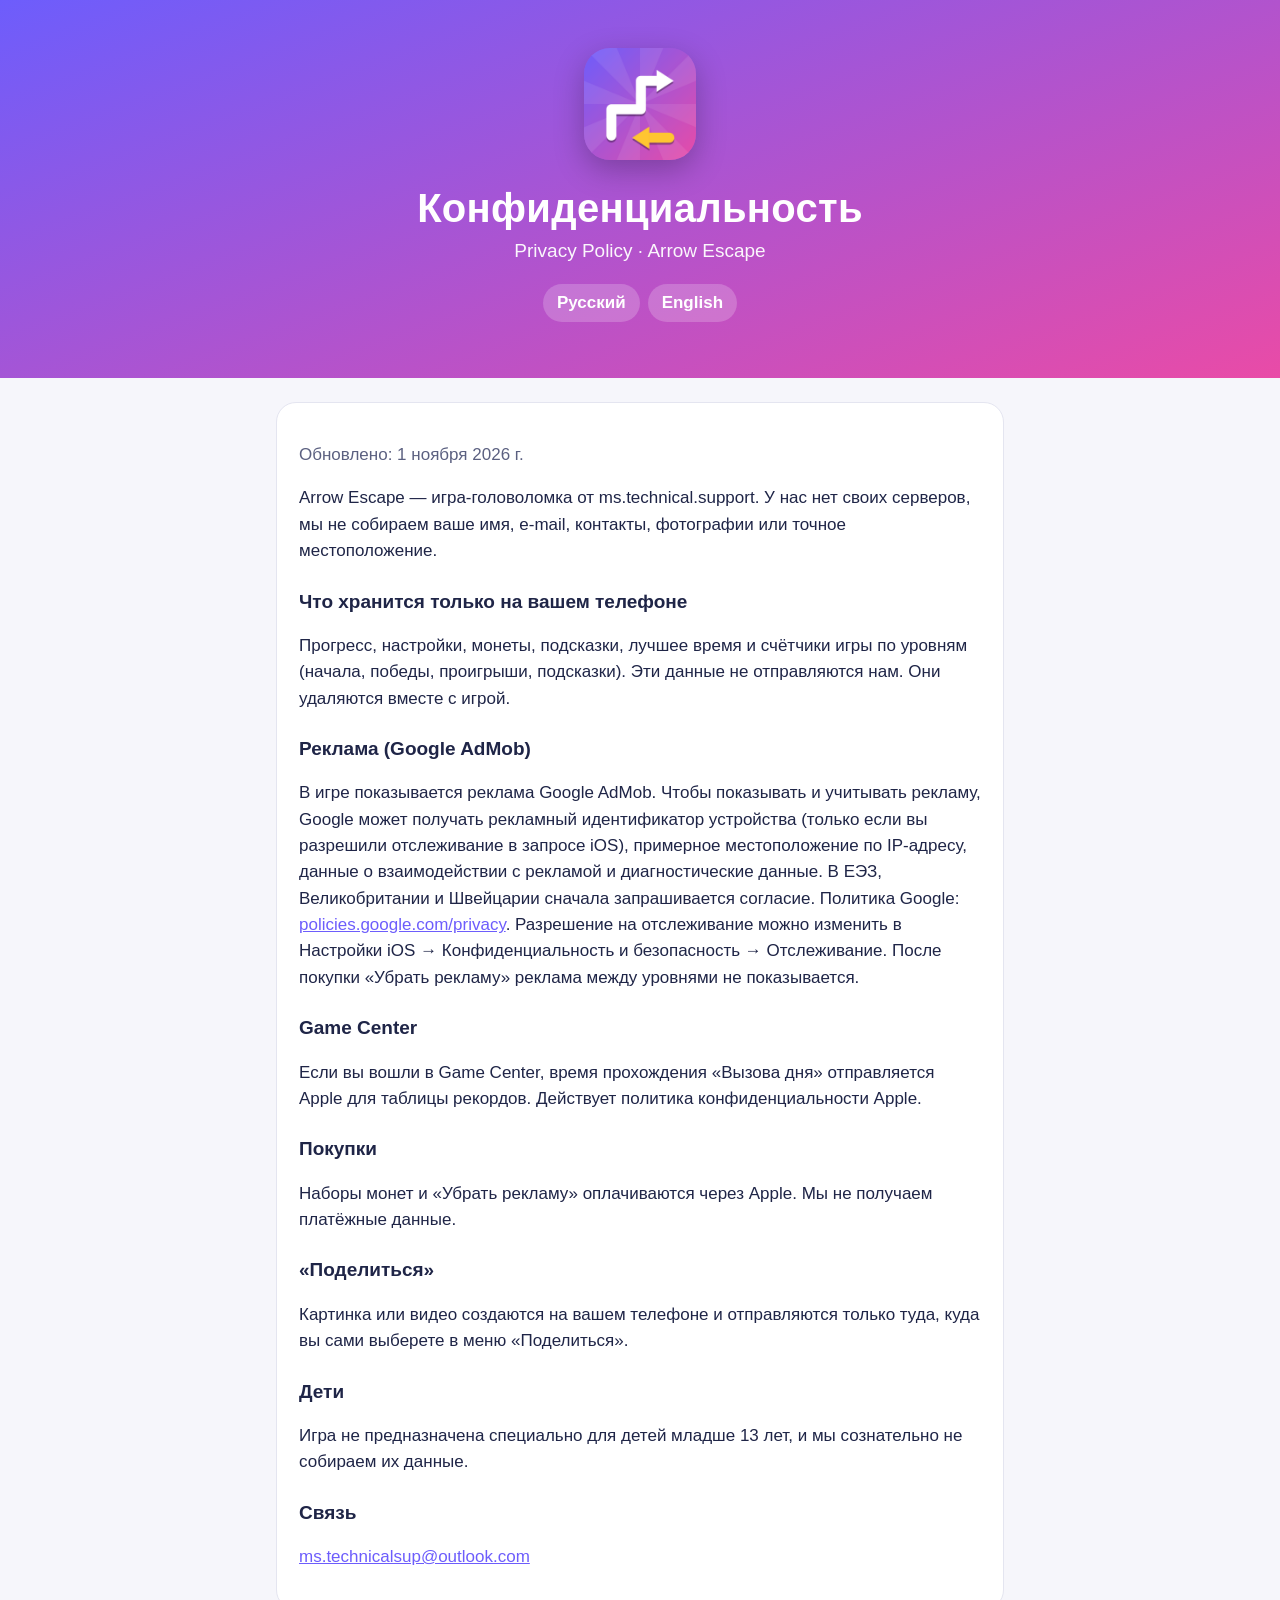
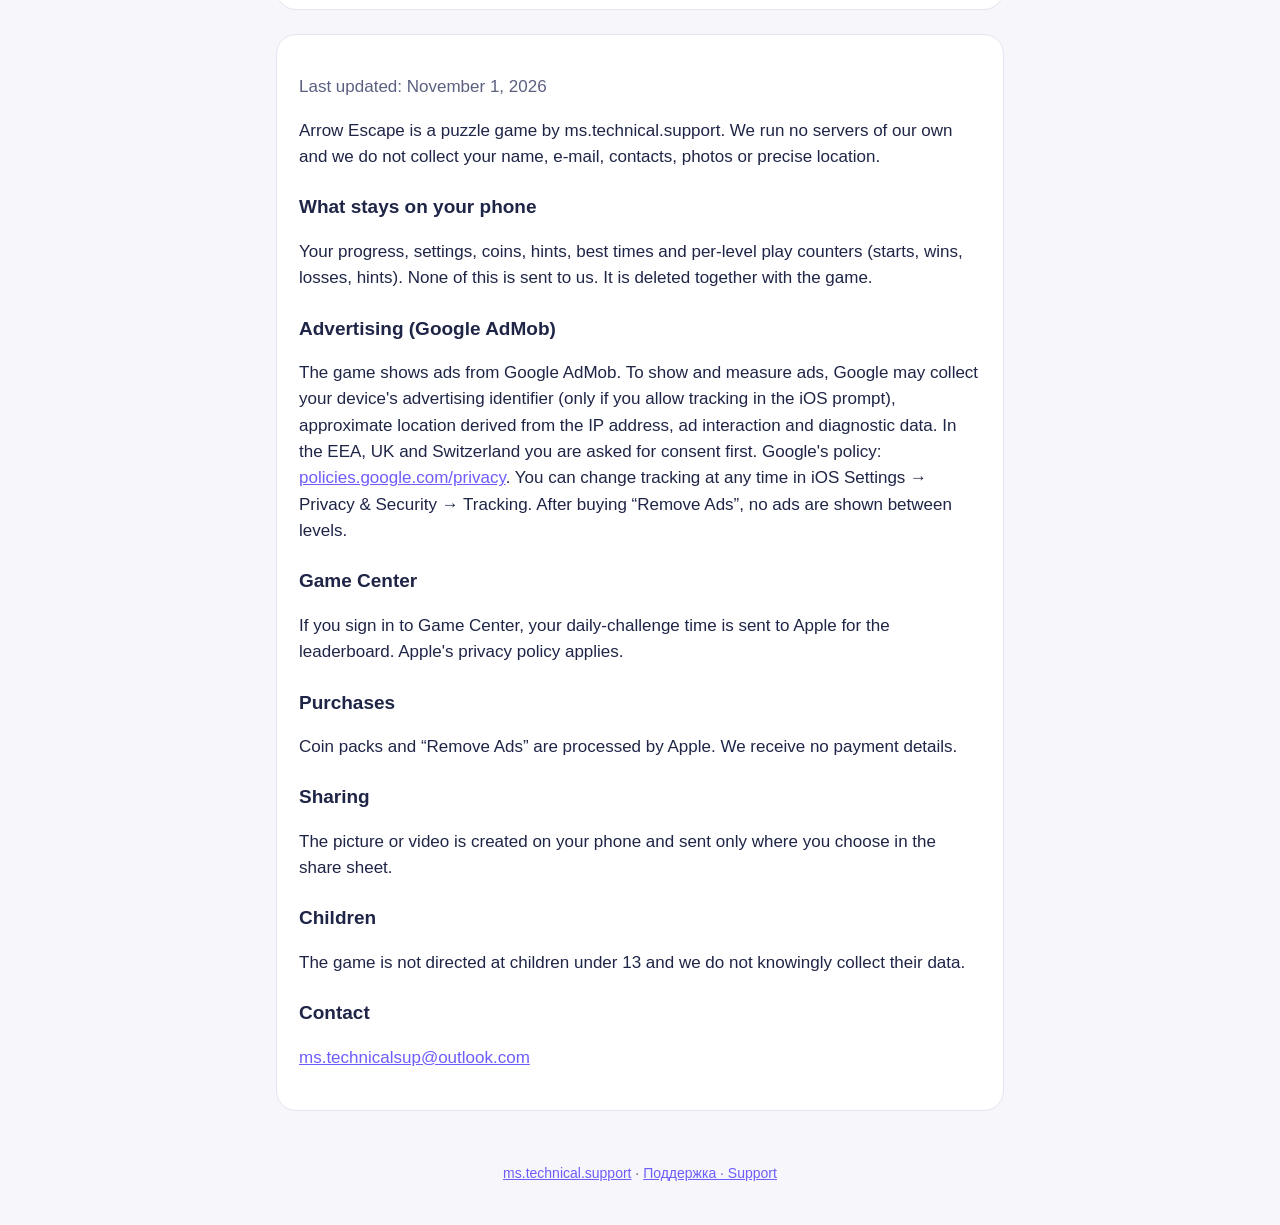
==== arrow-escape/privacy/index.html @ 04223e9e "Publish the developer site with Arrow Escape support and privacy pages Landing page, bilingual priva" ====
<!doctype html>
<html lang="ru">
<head>
<meta charset="utf-8">
<meta name="viewport" content="width=device-width, initial-scale=1">
<title>Arrow Escape — Политика конфиденциальности / Privacy Policy</title>
<link rel="icon" href="../../assets/arrow-escape-icon.png">
<link rel="stylesheet" href="../../assets/site.css">
</head>
<body>
<header class="hero">
  <img class="icon" src="../../assets/arrow-escape-icon.png" alt="Arrow Escape">
  <h1>Конфиденциальность</h1>
  <p>Privacy Policy · Arrow Escape</p>
  <div class="lang"><a href="#ru">Русский</a><a href="#en">English</a></div>
</header>
<main class="wrap">
<section class="card" id="ru">
  <p class="muted">Обновлено: 1 ноября 2026 г.</p>
  <p>Arrow Escape — игра-головоломка от ms.technical.support. У нас нет своих серверов,
  мы не собираем ваше имя, e-mail, контакты, фотографии или точное местоположение.</p>

  <h3>Что хранится только на вашем телефоне</h3>
  <p>Прогресс, настройки, монеты, подсказки, лучшее время и счётчики игры по уровням
  (начала, победы, проигрыши, подсказки). Эти данные не отправляются нам.
  Они удаляются вместе с игрой.</p>

  <h3>Реклама (Google AdMob)</h3>
  <p>В игре показывается реклама Google AdMob. Чтобы показывать и учитывать рекламу, Google
  может получать рекламный идентификатор устройства (только если вы разрешили отслеживание
  в запросе iOS), примерное местоположение по IP-адресу, данные о взаимодействии с рекламой
  и диагностические данные. В ЕЭЗ, Великобритании и Швейцарии сначала запрашивается согласие.
  Политика Google: <a href="https://policies.google.com/privacy">policies.google.com/privacy</a>.
  Разрешение на отслеживание можно изменить в Настройки iOS → Конфиденциальность и безопасность → Отслеживание.
  После покупки «Убрать рекламу» реклама между уровнями не показывается.</p>

  <h3>Game Center</h3>
  <p>Если вы вошли в Game Center, время прохождения «Вызова дня» отправляется Apple для
  таблицы рекордов. Действует политика конфиденциальности Apple.</p>

  <h3>Покупки</h3>
  <p>Наборы монет и «Убрать рекламу» оплачиваются через Apple. Мы не получаем платёжные данные.</p>

  <h3>«Поделиться»</h3>
  <p>Картинка или видео создаются на вашем телефоне и отправляются только туда, куда вы сами
  выберете в меню «Поделиться».</p>

  <h3>Дети</h3>
  <p>Игра не предназначена специально для детей младше 13 лет, и мы сознательно не собираем их данные.</p>

  <h3>Связь</h3>
  <p><a href="mailto:ms.technicalsup@outlook.com">ms.technicalsup@outlook.com</a></p>
</section>

<section class="card" id="en">
  <p class="muted">Last updated: November 1, 2026</p>
  <p>Arrow Escape is a puzzle game by ms.technical.support. We run no servers of our own and
  we do not collect your name, e-mail, contacts, photos or precise location.</p>

  <h3>What stays on your phone</h3>
  <p>Your progress, settings, coins, hints, best times and per-level play counters (starts,
  wins, losses, hints). None of this is sent to us. It is deleted together with the game.</p>

  <h3>Advertising (Google AdMob)</h3>
  <p>The game shows ads from Google AdMob. To show and measure ads, Google may collect your
  device's advertising identifier (only if you allow tracking in the iOS prompt), approximate
  location derived from the IP address, ad interaction and diagnostic data. In the EEA, UK and
  Switzerland you are asked for consent first. Google's policy:
  <a href="https://policies.google.com/privacy">policies.google.com/privacy</a>.
  You can change tracking at any time in iOS Settings → Privacy &amp; Security → Tracking.
  After buying “Remove Ads”, no ads are shown between levels.</p>

  <h3>Game Center</h3>
  <p>If you sign in to Game Center, your daily-challenge time is sent to Apple for the
  leaderboard. Apple's privacy policy applies.</p>

  <h3>Purchases</h3>
  <p>Coin packs and “Remove Ads” are processed by Apple. We receive no payment details.</p>

  <h3>Sharing</h3>
  <p>The picture or video is created on your phone and sent only where you choose in the share sheet.</p>

  <h3>Children</h3>
  <p>The game is not directed at children under 13 and we do not knowingly collect their data.</p>

  <h3>Contact</h3>
  <p><a href="mailto:ms.technicalsup@outlook.com">ms.technicalsup@outlook.com</a></p>
</section>
</main>
<footer><a href="../../">ms.technical.support</a> · <a href="../support/">Поддержка · Support</a></footer>
</body>
</html>
---- assets/site.css ----
:root {
  --ink: #1f2547;
  --text: #1f2547;
  --muted: #5b6080;
  --bg: #f6f6fb;
  --card: #ffffff;
  --line: #e4e5f0;
  --accent: #6d5dfc;
  --accent-2: #e94ba7;
  --gold: #ffc531;
}
@media (prefers-color-scheme: dark) {
  :root {
    --text: #eef0fb;
    --muted: #a6aac6;
    --bg: #12142a;
    --card: #1c1f3b;
    --line: #2c3055;
  }
}
* { box-sizing: border-box; }
html { -webkit-text-size-adjust: 100%; }
body {
  margin: 0;
  font: 17px/1.55 -apple-system, BlinkMacSystemFont, "Segoe UI", Roboto, Helvetica, Arial, sans-serif;
  color: var(--text);
  background: var(--bg);
}
a { color: var(--accent); }
.hero {
  background: linear-gradient(160deg, var(--accent), var(--accent-2));
  color: #fff;
  padding: 48px 16px 56px;
  text-align: center;
}
.hero a { color: #fff; }
.hero img.icon { width: 112px; height: 112px; border-radius: 26px; box-shadow: 0 10px 30px rgba(0,0,0,.25); }
.hero h1 { margin: 18px 0 6px; font-size: clamp(24px, 7.4vw, 40px); line-height: 1.1; letter-spacing: .3px; }
.hero p { margin: 0 auto; max-width: 560px; font-size: 19px; opacity: .95; }
.wrap { max-width: 760px; margin: 0 auto; padding: 0 16px; }
.card {
  background: var(--card);
  border: 1px solid var(--line);
  border-radius: 20px;
  padding: 22px 22px;
  margin: 24px 0;
}
.cta {
  display: inline-block;
  margin-top: 22px;
  padding: 14px 26px;
  border-radius: 16px;
  background: var(--ink);
  color: #fff !important;
  font-weight: 800;
  text-decoration: none;
}
.links { display: flex; flex-wrap: wrap; gap: 10px 18px; justify-content: center; margin-top: 18px; }
.shots { display: flex; gap: 14px; justify-content: center; flex-wrap: wrap; }
.shots img { width: min(220px, 44vw); height: auto; border-radius: 18px; border: 1px solid var(--line); }
.lang { display: flex; gap: 8px; justify-content: center; margin: 18px 0 0; }
.lang a { padding: 6px 14px; border-radius: 99px; background: rgba(255,255,255,.2); text-decoration: none; font-weight: 700; }
h2 { font-size: 26px; margin: 36px 0 8px; }
h3 { font-size: 19px; margin: 22px 0 4px; }
.muted { color: var(--muted); }
footer { text-align: center; color: var(--muted); font-size: 14px; padding: 28px 16px 40px; }
details { border-top: 1px solid var(--line); padding: 12px 0; }
details:first-of-type { border-top: 0; }
summary { font-weight: 700; cursor: pointer; }
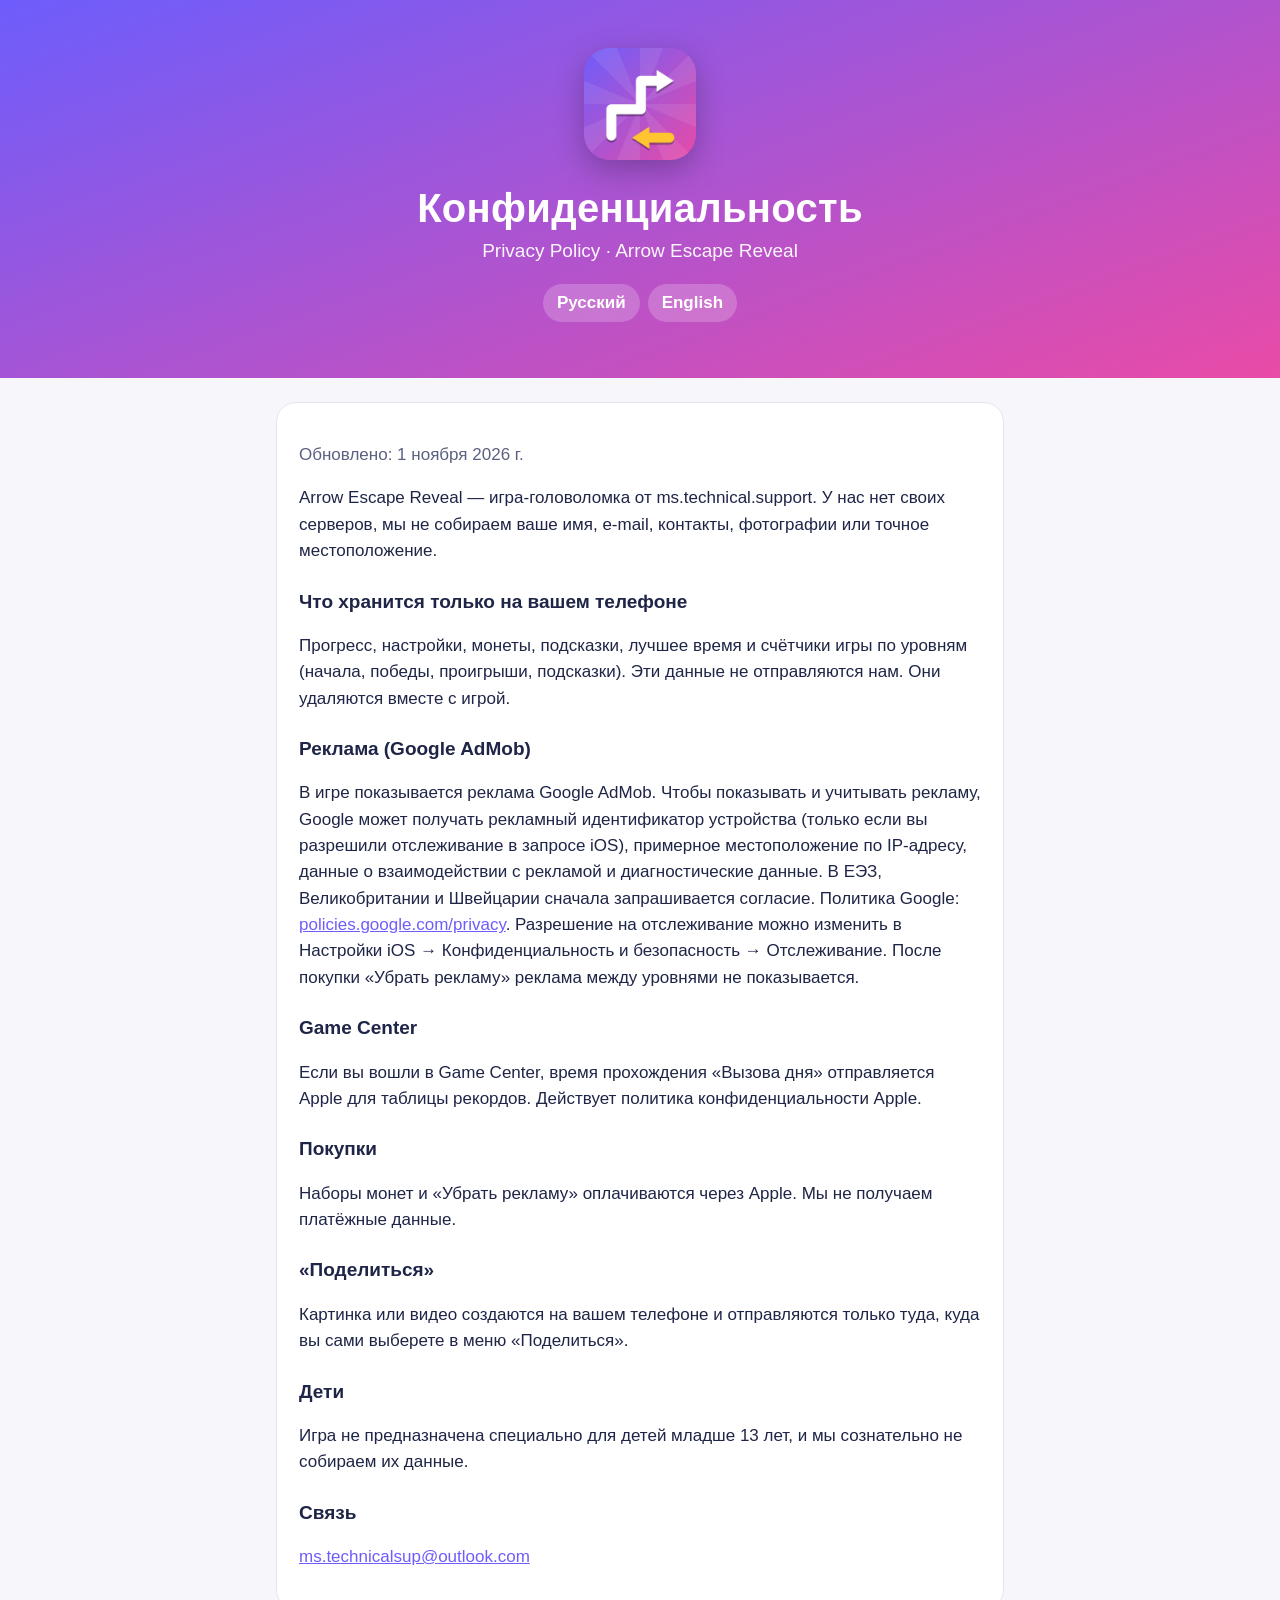
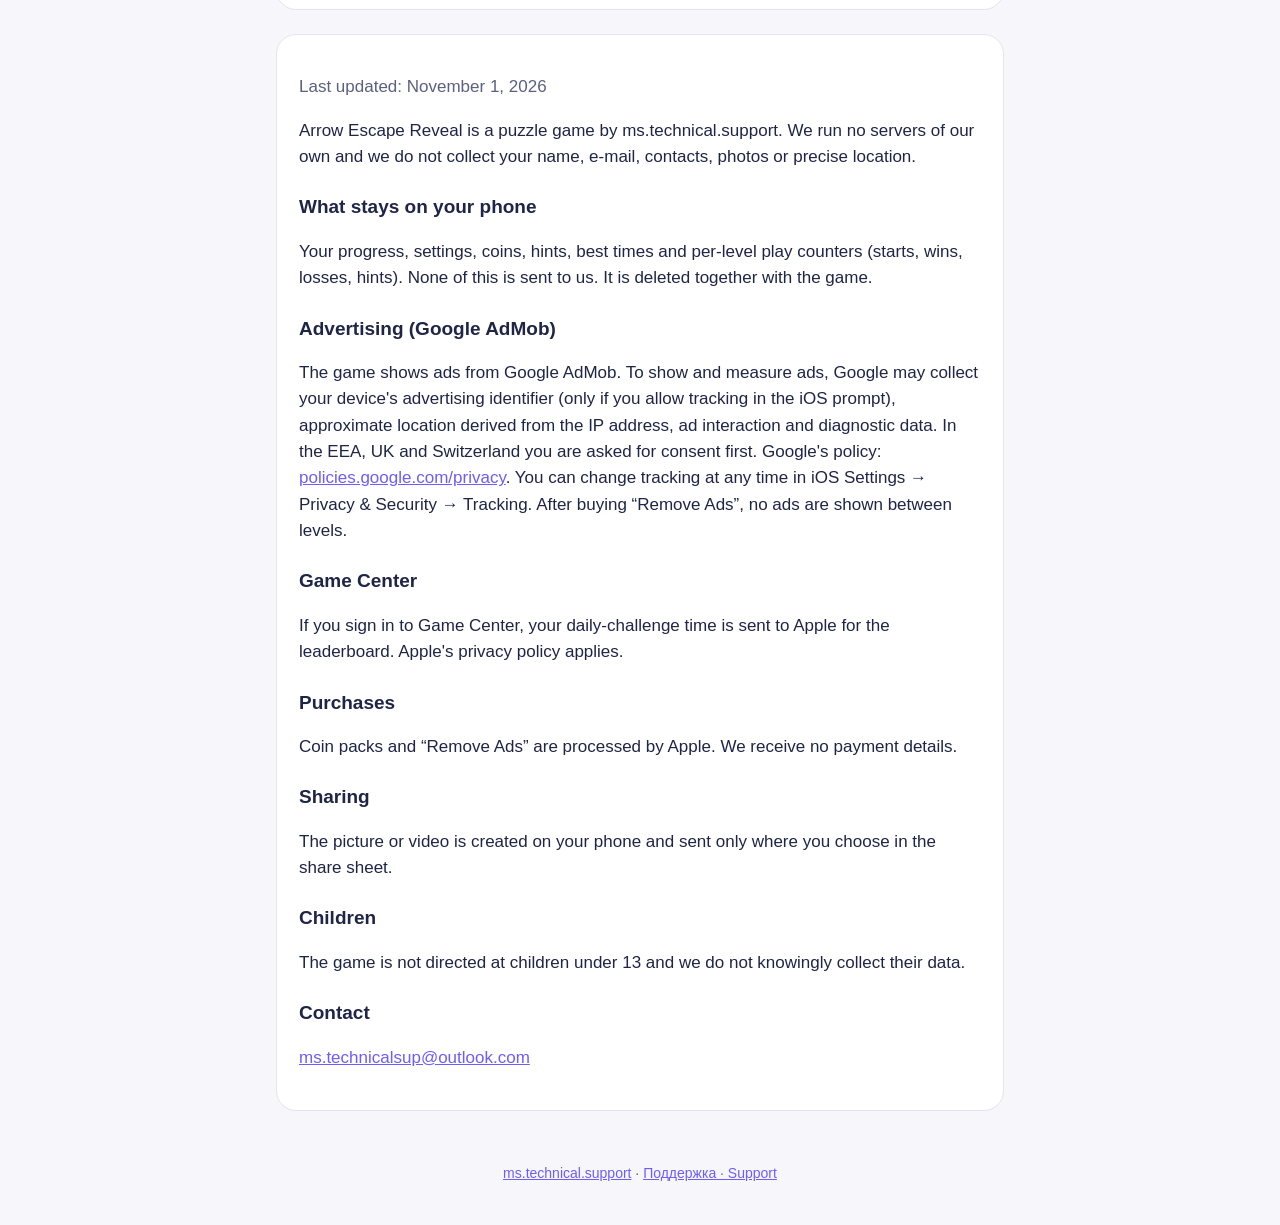
==== commit 622b70b0: "Use the App Store name Arrow Escape Reveal on the site Co-Authored-By: Claude Opus 5.5 <noreply@anth" ====
--- a/arrow-escape/privacy/index.html
+++ b/arrow-escape/privacy/index.html
@@ -3,7 +3,7 @@
 <head>
 <meta charset="utf-8">
 <meta name="viewport" content="width=device-width, initial-scale=1">
-<title>Arrow Escape — Политика конфиденциальности / Privacy Policy</title>
+<title>Arrow Escape Reveal — Политика конфиденциальности / Privacy Policy</title>
 <link rel="icon" href="../../assets/arrow-escape-icon.png">
 <link rel="stylesheet" href="../../assets/site.css">
 </head>
@@ -11,13 +11,13 @@
 <header class="hero">
   <img class="icon" src="../../assets/arrow-escape-icon.png" alt="Arrow Escape">
   <h1>Конфиденциальность</h1>
-  <p>Privacy Policy · Arrow Escape</p>
+  <p>Privacy Policy · Arrow Escape Reveal</p>
   <div class="lang"><a href="#ru">Русский</a><a href="#en">English</a></div>
 </header>
 <main class="wrap">
 <section class="card" id="ru">
   <p class="muted">Обновлено: 1 ноября 2026 г.</p>
-  <p>Arrow Escape — игра-головоломка от ms.technical.support. У нас нет своих серверов,
+  <p>Arrow Escape Reveal — игра-головоломка от ms.technical.support. У нас нет своих серверов,
   мы не собираем ваше имя, e-mail, контакты, фотографии или точное местоположение.</p>
 
   <h3>Что хранится только на вашем телефоне</h3>
@@ -54,7 +54,7 @@
 
 <section class="card" id="en">
   <p class="muted">Last updated: November 1, 2026</p>
-  <p>Arrow Escape is a puzzle game by ms.technical.support. We run no servers of our own and
+  <p>Arrow Escape Reveal is a puzzle game by ms.technical.support. We run no servers of our own and
   we do not collect your name, e-mail, contacts, photos or precise location.</p>
 
   <h3>What stays on your phone</h3>
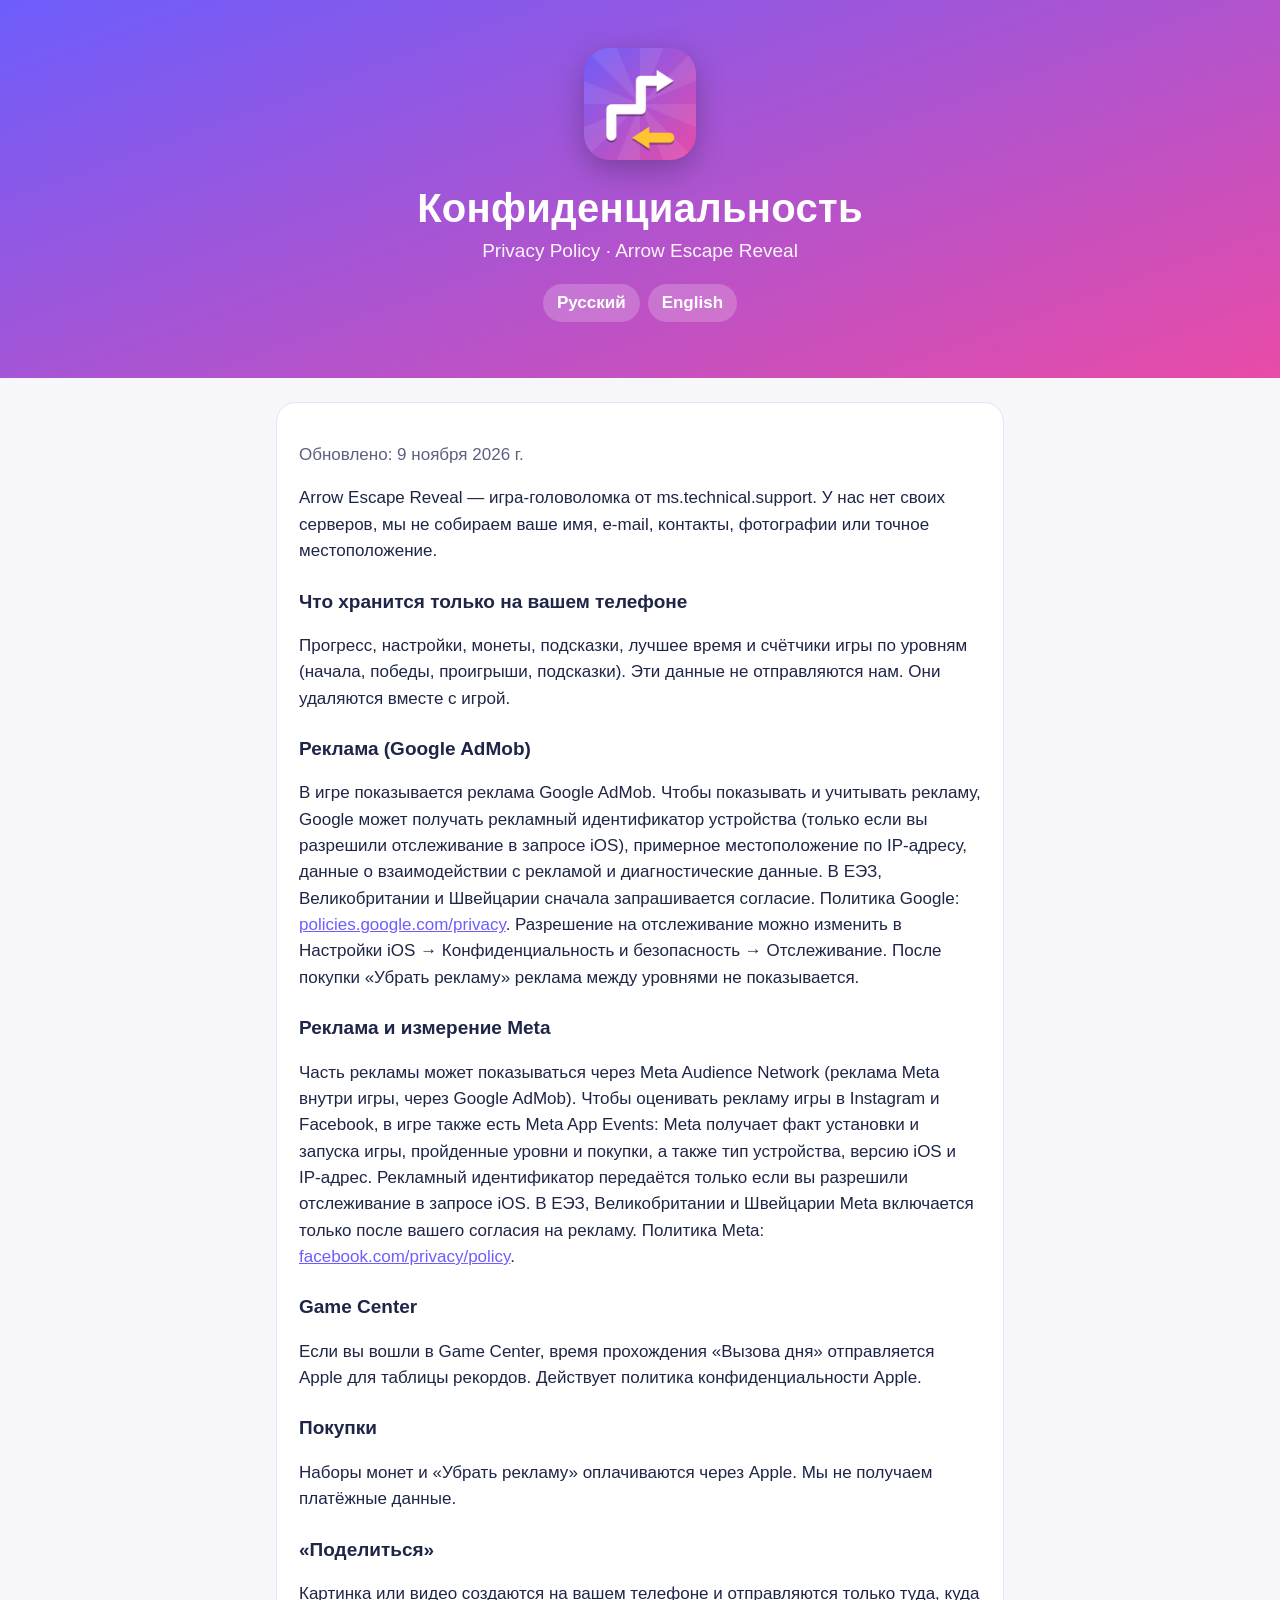
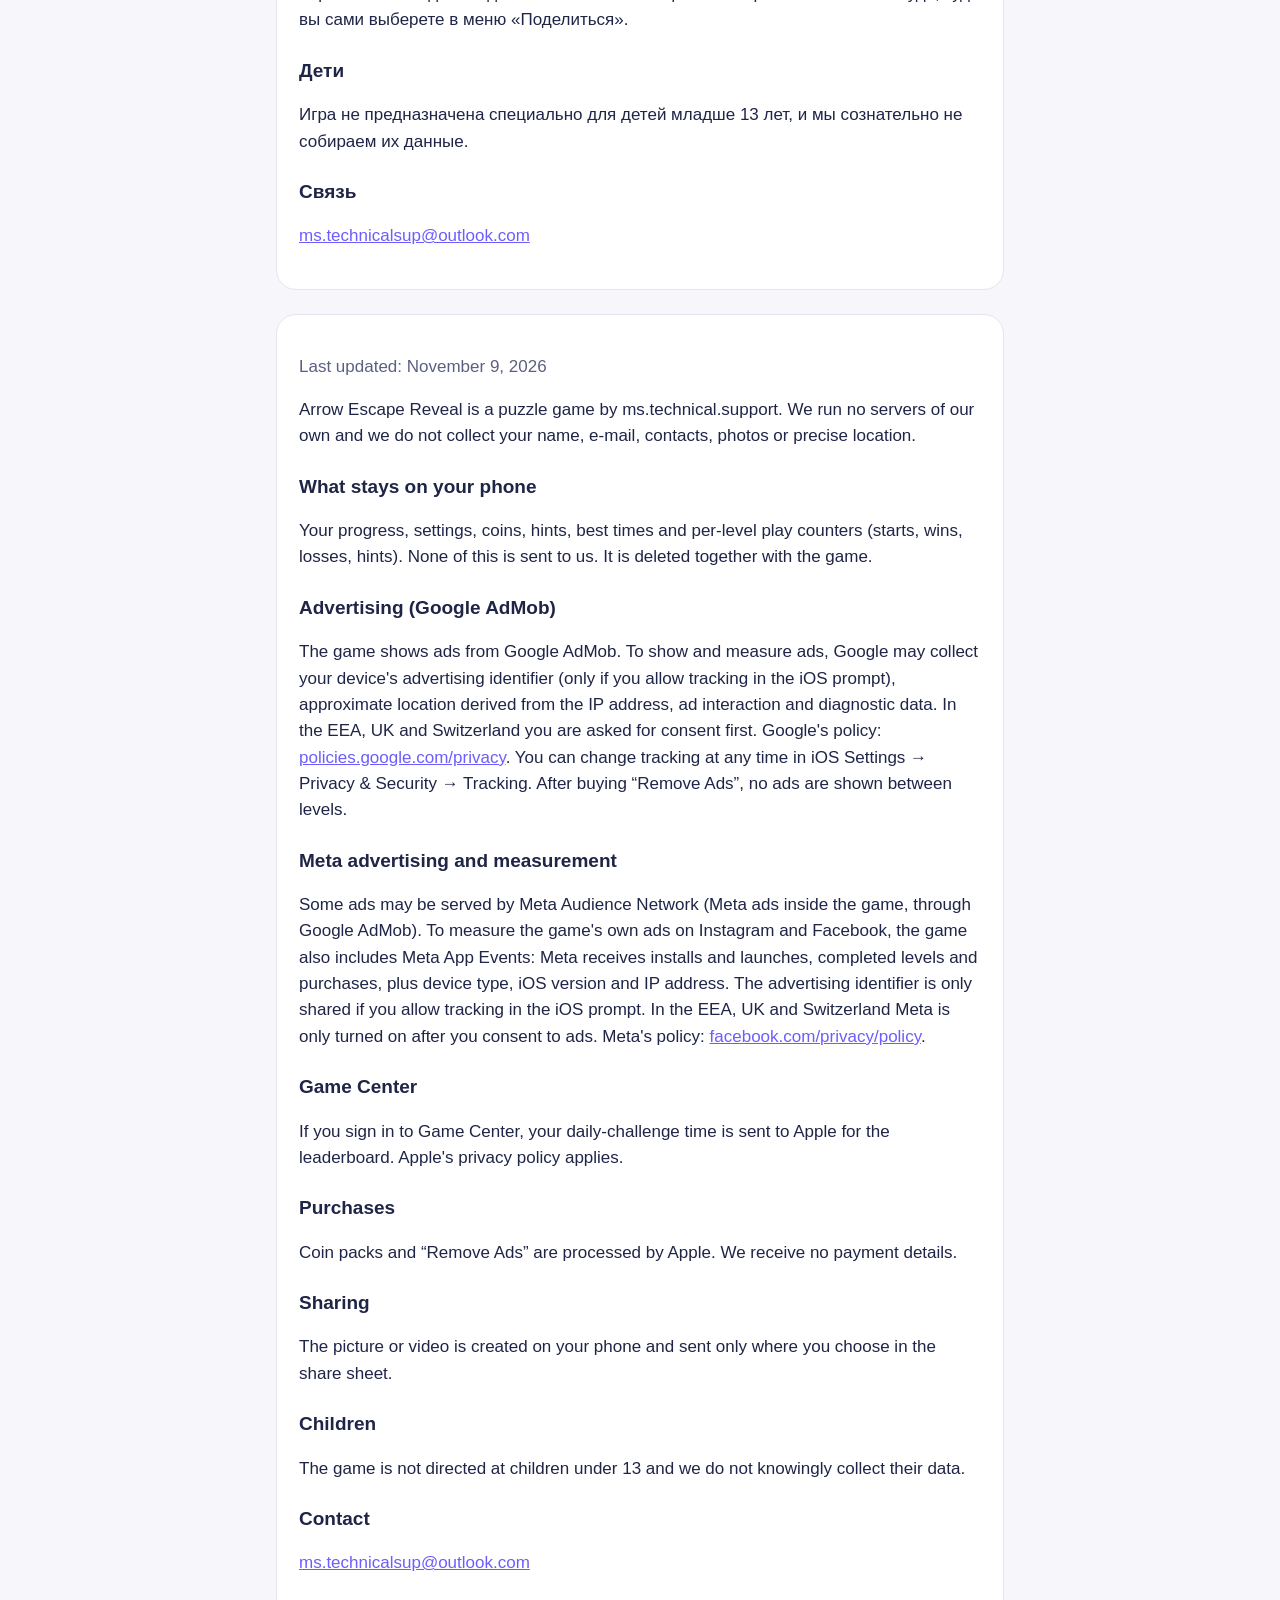
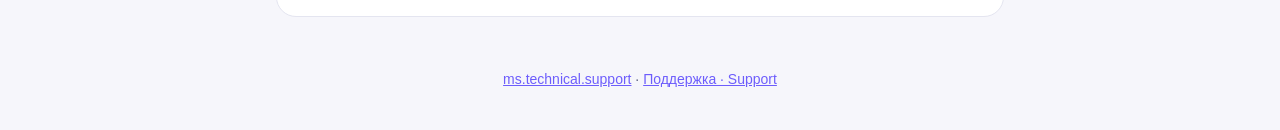
==== commit 050012ff: "Arrow Escape privacy: Meta Audience Network and Meta App Events Co-Authored-By: Claude Opus 5.5 <nor" ====
--- a/arrow-escape/privacy/index.html
+++ b/arrow-escape/privacy/index.html
@@ -16,7 +16,7 @@
 </header>
 <main class="wrap">
 <section class="card" id="ru">
-  <p class="muted">Обновлено: 1 ноября 2026 г.</p>
+  <p class="muted">Обновлено: 9 ноября 2026 г.</p>
   <p>Arrow Escape Reveal — игра-головоломка от ms.technical.support. У нас нет своих серверов,
   мы не собираем ваше имя, e-mail, контакты, фотографии или точное местоположение.</p>
 
@@ -33,6 +33,15 @@
   Политика Google: <a href="https://policies.google.com/privacy">policies.google.com/privacy</a>.
   Разрешение на отслеживание можно изменить в Настройки iOS → Конфиденциальность и безопасность → Отслеживание.
   После покупки «Убрать рекламу» реклама между уровнями не показывается.</p>
+
+  <h3>Реклама и измерение Meta</h3>
+  <p>Часть рекламы может показываться через Meta Audience Network (реклама Meta внутри игры,
+  через Google AdMob). Чтобы оценивать рекламу игры в Instagram и Facebook, в игре также есть
+  Meta App Events: Meta получает факт установки и запуска игры, пройденные уровни и покупки,
+  а также тип устройства, версию iOS и IP-адрес. Рекламный идентификатор передаётся только если
+  вы разрешили отслеживание в запросе iOS. В ЕЭЗ, Великобритании и Швейцарии Meta включается
+  только после вашего согласия на рекламу. Политика Meta:
+  <a href="https://www.facebook.com/privacy/policy/">facebook.com/privacy/policy</a>.</p>
 
   <h3>Game Center</h3>
   <p>Если вы вошли в Game Center, время прохождения «Вызова дня» отправляется Apple для
@@ -53,7 +62,7 @@
 </section>
 
 <section class="card" id="en">
-  <p class="muted">Last updated: November 1, 2026</p>
+  <p class="muted">Last updated: November 9, 2026</p>
   <p>Arrow Escape Reveal is a puzzle game by ms.technical.support. We run no servers of our own and
   we do not collect your name, e-mail, contacts, photos or precise location.</p>
 
@@ -69,6 +78,15 @@
   <a href="https://policies.google.com/privacy">policies.google.com/privacy</a>.
   You can change tracking at any time in iOS Settings → Privacy &amp; Security → Tracking.
   After buying “Remove Ads”, no ads are shown between levels.</p>
+
+  <h3>Meta advertising and measurement</h3>
+  <p>Some ads may be served by Meta Audience Network (Meta ads inside the game, through Google
+  AdMob). To measure the game's own ads on Instagram and Facebook, the game also includes Meta
+  App Events: Meta receives installs and launches, completed levels and purchases, plus device
+  type, iOS version and IP address. The advertising identifier is only shared if you allow
+  tracking in the iOS prompt. In the EEA, UK and Switzerland Meta is only turned on after you
+  consent to ads. Meta's policy:
+  <a href="https://www.facebook.com/privacy/policy/">facebook.com/privacy/policy</a>.</p>
 
   <h3>Game Center</h3>
   <p>If you sign in to Game Center, your daily-challenge time is sent to Apple for the
